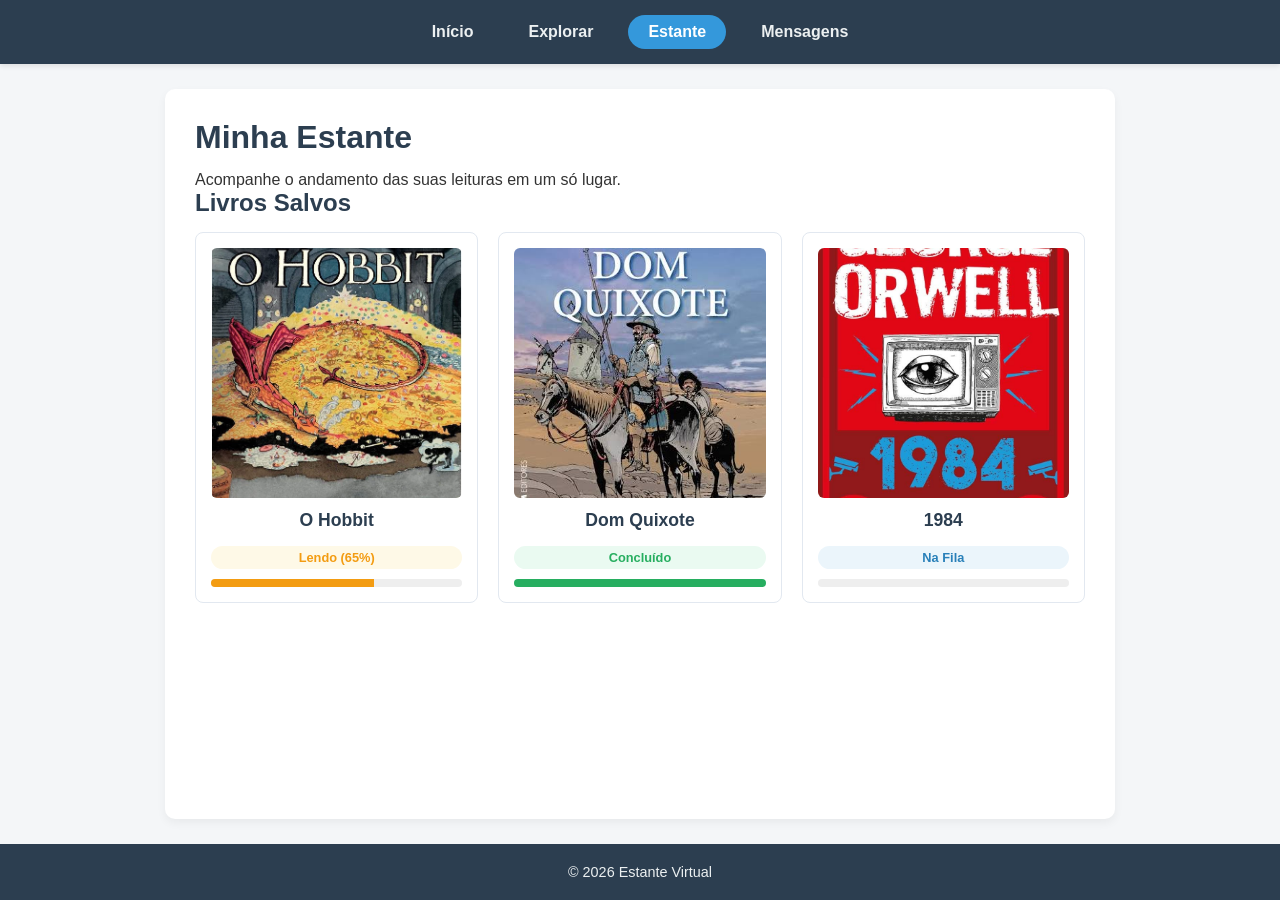
==== pages/estante.html @ 7c757496 "opload site principal" ====
<!DOCTYPE html>
<html lang="pt-BR">
<head>
  <meta charset="UTF-8">
  <meta name="viewport" content="width=device-width, initial-scale=1.0">
  <title>Estante - Estante Virtual</title>
  <link rel="stylesheet" href="../css/style.css">
  <script src="../js/script.js" defer></script>
</head>
<body>

  <!-- Menu de Navegação -->
  <nav>
    <a href="../index.html">Início</a>
    <a href="explorar.html">Explorar</a>
    <a href="estante.html">Estante</a>
    <a href="mensagens.html">Mensagens</a>
  </nav>

  <main>
    <h1>Minha Estante</h1>
    <p>Acompanhe o andamento das suas leituras em um só lugar.</p>

    <section class="secao">
      <h2>Livros Salvos</h2>
      <div class="livros-grid">
        <!-- Livro Lendo Atualmente -->
        <div class="card-livro">
          <img src="../img/hobbit.webp" alt="Capa do livro O Hobbit">
          <h3>O Hobbit</h3>
          <span class="badge-status status-lendo">Lendo (65%)</span>
          <div class="progresso-container">
            <div class="progresso-barra" style="width: 65%;"></div>
          </div>
        </div>

        <!-- Livro Lido -->
        <div class="card-livro">
          <img src="../img/dom-quixote.jpg" alt="Capa do livro Dom Quixote">
          <h3>Dom Quixote</h3>
          <span class="badge-status status-lido">Concluído</span>
          <div class="progresso-container">
            <div class="progresso-barra" style="width: 100%; background-color: #27ae60;"></div>
          </div>
        </div>

        <!-- Livro Quero Ler -->
        <div class="card-livro">
          <img src="../img/1984.jpg" alt="Capa do livro 1984">
          <h3>1984</h3>
          <span class="badge-status status-quero">Na Fila</span>
          <div class="progresso-container">
            <div class="progresso-barra" style="width: 0%;"></div>
          </div>
        </div>
      </div>
    </section>
  </main>

  <footer>
    <p>&copy; 2026 Estante Virtual </p>
  </footer>

</body>
</html>
---- css/style.css ----
/* Configurações Gerais */
* {
  box-sizing: border-box;
  margin: 0;
  padding: 0;
  font-family: 'Segoe UI', Tahoma, Geneva, Verdana, sans-serif;
}

body {
  background-color: #f4f6f8;
  color: #333;
  display: flex;
  flex-direction: column;
  min-height: 100vh;
}

/* Menu de Navegação */
nav {
  background-color: #2c3e50;
  display: flex;
  justify-content: center;
  gap: 15px;
  padding: 15px 0;
  position: sticky;
  top: 0;
  z-index: 1000;
  box-shadow: 0 2px 5px rgba(0,0,0,0.1);
}

nav a {
  color: #ecf0f1;
  text-decoration: none;
  font-weight: 600;
  padding: 8px 20px;
  border-radius: 20px;
  transition: all 0.2s ease;
}

nav a:hover, nav a.ativo {
  background-color: #3498db;
  color: #fff;
}

/* Banner */
.hero-banner {
  width: 100%;
  height: 220px;
  object-fit: cover;
  border-bottom: 4px solid #3498db;
}

/* Conteúdo Principal */
main {
  max-width: 950px;
  width: 90%;
  margin: 25px auto;
  background-color: #fff;
  padding: 30px;
  border-radius: 10px;
  box-shadow: 0 4px 10px rgba(0, 0, 0, 0.05);
  flex-grow: 1;
}

h1, h2, h3 {
  color: #2c3e50;
  margin-bottom: 15px;
}

.secao {
  margin-bottom: 35px;
}

/* Categorias / Tags */
.categorias-container {
  display: flex;
  flex-wrap: wrap;
  gap: 10px;
  margin-top: 10px;
}

.categoria-tag {
  background-color: #e8f4fc;
  color: #2980b9;
  padding: 8px 16px;
  border-radius: 20px;
  font-size: 0.9rem;
  font-weight: 600;
  border: 1px solid #b3d7ff;
  cursor: pointer;
  transition: background-color 0.2s;
}

.categoria-tag:hover {
  background-color: #3498db;
  color: white;
}

/* Grid de Livros */
.livros-grid {
  display: grid;
  grid-template-columns: repeat(auto-fit, minmax(200px, 1fr));
  gap: 20px;
  margin-top: 15px;
}

.card-livro {
  border: 1px solid #e2e8f0;
  border-radius: 8px;
  padding: 15px;
  text-align: center;
  background-color: #fff;
  transition: transform 0.2s, box-shadow 0.2s;
  display: flex;
  flex-direction: column;
  justify-content: space-between;
}

.card-livro:hover {
  transform: translateY(-5px);
  box-shadow: 0 8px 15px rgba(0,0,0,0.1);
}

.card-livro img {
  width: 100%;
  height: 250px;
  object-fit: cover;
  border-radius: 6px;
  margin-bottom: 12px;
}

.card-livro h3 {
  font-size: 1.1rem;
  margin-bottom: 5px;
}

.card-livro p {
  font-size: 0.9rem;
  color: #666;
}

/* Badges e Progresso na Estante */
.badge-status {
  display: inline-block;
  padding: 4px 12px;
  border-radius: 12px;
  font-size: 0.8rem;
  font-weight: bold;
  margin-top: 10px;
}

.status-lendo { background-color: #fef9e7; color: #f39c12; }
.status-lido { background-color: #eafaf1; color: #27ae60; }
.status-quero { background-color: #ebf5fb; color: #2980b9; }

.progresso-container {
  background-color: #eee;
  border-radius: 10px;
  height: 8px;
  width: 100%;
  margin-top: 10px;
  overflow: hidden;
}

.progresso-barra {
  background-color: #f39c12;
  height: 100%;
}

/* Campo de Busca (Página Explorar) */
.busca-box {
  display: flex;
  gap: 10px;
  margin-bottom: 25px;
}

.busca-box input {
  flex: 1;
  padding: 12px 15px;
  border: 2px solid #ddd;
  border-radius: 6px;
  font-size: 1rem;
  outline: none;
}

.busca-box input:focus {
  border-color: #3498db;
}

.busca-box button {
  padding: 12px 24px;
  background-color: #3498db;
  color: white;
  border: none;
  border-radius: 6px;
  font-weight: bold;
  cursor: pointer;
  transition: background-color 0.2s;
}

.busca-box button:hover {
  background-color: #2980b9;
}

/* Mensagens e resultados da busca (API) */
.mensagem-busca {
  padding: 10px 14px;
  border-radius: 6px;
  margin-bottom: 15px;
  font-weight: 600;
}

.mensagem-busca[hidden] { display: none; }
.mensagem-busca.info { background-color: #ebf5fb; color: #2980b9; }
.mensagem-busca.sucesso { background-color: #eafaf1; color: #27ae60; }
.mensagem-busca.aviso { background-color: #fef9e7; color: #b9770e; }
.mensagem-busca.erro { background-color: #fdedec; color: #c0392b; }

#resultados-busca { margin-bottom: 30px; }

/* Formulário Fale Conosco */
.form-contato {
  display: flex;
  flex-direction: column;
  gap: 18px;
  margin-top: 15px;
  max-width: 550px;
}

.campo-group {
  display: flex;
  flex-direction: column;
  gap: 6px;
}

.campo-group label {
  font-weight: 600;
  color: #2c3e50;
  font-size: 0.95rem;
}

.campo-group input,
.campo-group textarea {
  padding: 12px 15px;
  border: 2px solid #ddd;
  border-radius: 6px;
  font-size: 1rem;
  font-family: inherit;
  outline: none;
  transition: border-color 0.2s;
  resize: vertical;
}

.campo-group input:focus,
.campo-group textarea:focus {
  border-color: #3498db;
}

.btn-enviar {
  align-self: flex-start;
  padding: 12px 30px;
  background-color: #3498db;
  color: white;
  border: none;
  border-radius: 6px;
  font-weight: bold;
  font-size: 1rem;
  cursor: pointer;
  transition: background-color 0.2s, transform 0.1s;
}

.btn-enviar:hover {
  background-color: #2980b9;
}

.btn-enviar:active {
  transform: scale(0.97);
}

/* --- ADICIONADO: Painel Admin e CRUD (Tabelas e Botões) --- */

/* Estilização da Tabela de Mensagens */
table {
  width: 100%;
  border-collapse: collapse;
  margin-top: 20px;
  margin-bottom: 20px;
  background-color: #fff;
  border-radius: 8px;
  overflow: hidden;
  box-shadow: 0 2px 5px rgba(0, 0, 0, 0.05);
}

th, td {
  padding: 12px 15px;
  text-align: left;
  border-bottom: 1px solid #e2e8f0;
}

th {
  background-color: #2c3e50;
  color: #ffffff;
  font-weight: 600;
}

tr:hover {
  background-color: #f8fafc;
}

/* Botão Genérico (.btn) */
.btn {
  display: inline-block;
  padding: 10px 20px;
  background-color: #3498db;
  color: white;
  text-decoration: none;
  border-radius: 6px;
  font-weight: bold;
  font-size: 0.95rem;
  border: none;
  cursor: pointer;
  transition: background-color 0.2s, transform 0.1s;
}

.btn:hover {
  background-color: #2980b9;
}

.btn:active {
  transform: scale(0.97);
}

/* Botão de Editar (Verde) */
.btn-editar {
  display: inline-block;
  padding: 6px 12px;
  background-color: #27ae60;
  color: white;
  text-decoration: none;
  border-radius: 4px;
  font-size: 0.85rem;
  font-weight: bold;
  transition: background-color 0.2s;
}

.btn-editar:hover {
  background-color: #219150;
}

/* Botão de Excluir (Vermelho) */
.btn-excluir {
  display: inline-block;
  padding: 6px 12px;
  background-color: #e74c3c;
  color: white;
  text-decoration: none;
  border-radius: 4px;
  font-size: 0.85rem;
  font-weight: bold;
  transition: background-color 0.2s;
}

.btn-excluir:hover {
  background-color: #c0392b;
}

/* Rodapé */
footer {
  text-align: center;
  padding: 20px;
  background-color: #2c3e50;
  color: #ecf0f1;
  margin-top: auto;
  font-size: 0.9rem;
}
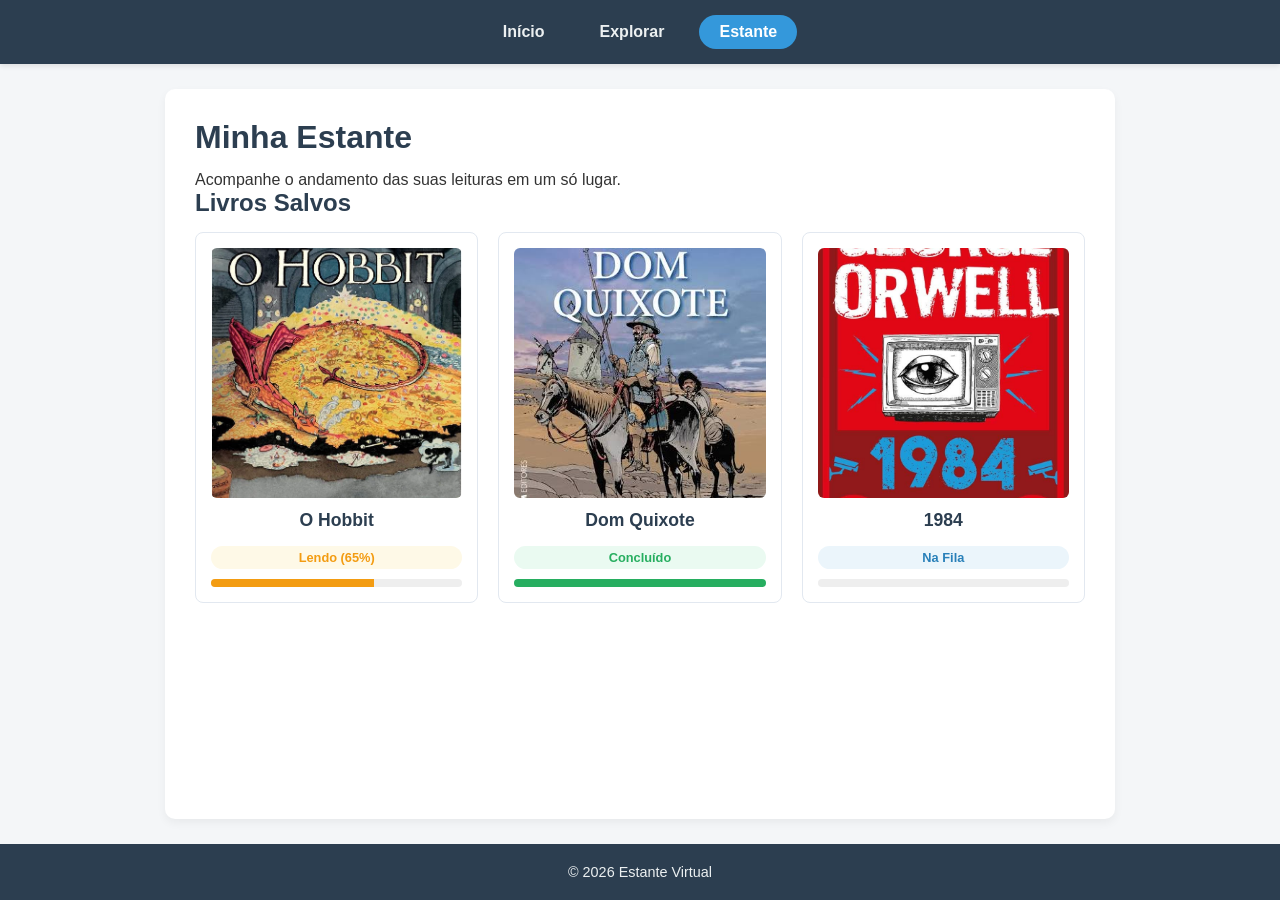
==== commit af9972f1: "upload novo site" ====
--- a/pages/estante.html
+++ b/pages/estante.html
@@ -14,7 +14,6 @@
     <a href="../index.html">Início</a>
     <a href="explorar.html">Explorar</a>
     <a href="estante.html">Estante</a>
-    <a href="mensagens.html">Mensagens</a>
   </nav>
 
   <main>
--- a/css/style.css
+++ b/css/style.css
@@ -201,22 +201,6 @@
   background-color: #2980b9;
 }
 
-/* Mensagens e resultados da busca (API) */
-.mensagem-busca {
-  padding: 10px 14px;
-  border-radius: 6px;
-  margin-bottom: 15px;
-  font-weight: 600;
-}
-
-.mensagem-busca[hidden] { display: none; }
-.mensagem-busca.info { background-color: #ebf5fb; color: #2980b9; }
-.mensagem-busca.sucesso { background-color: #eafaf1; color: #27ae60; }
-.mensagem-busca.aviso { background-color: #fef9e7; color: #b9770e; }
-.mensagem-busca.erro { background-color: #fdedec; color: #c0392b; }
-
-#resultados-busca { margin-bottom: 30px; }
-
 /* Formulário Fale Conosco */
 .form-contato {
   display: flex;
